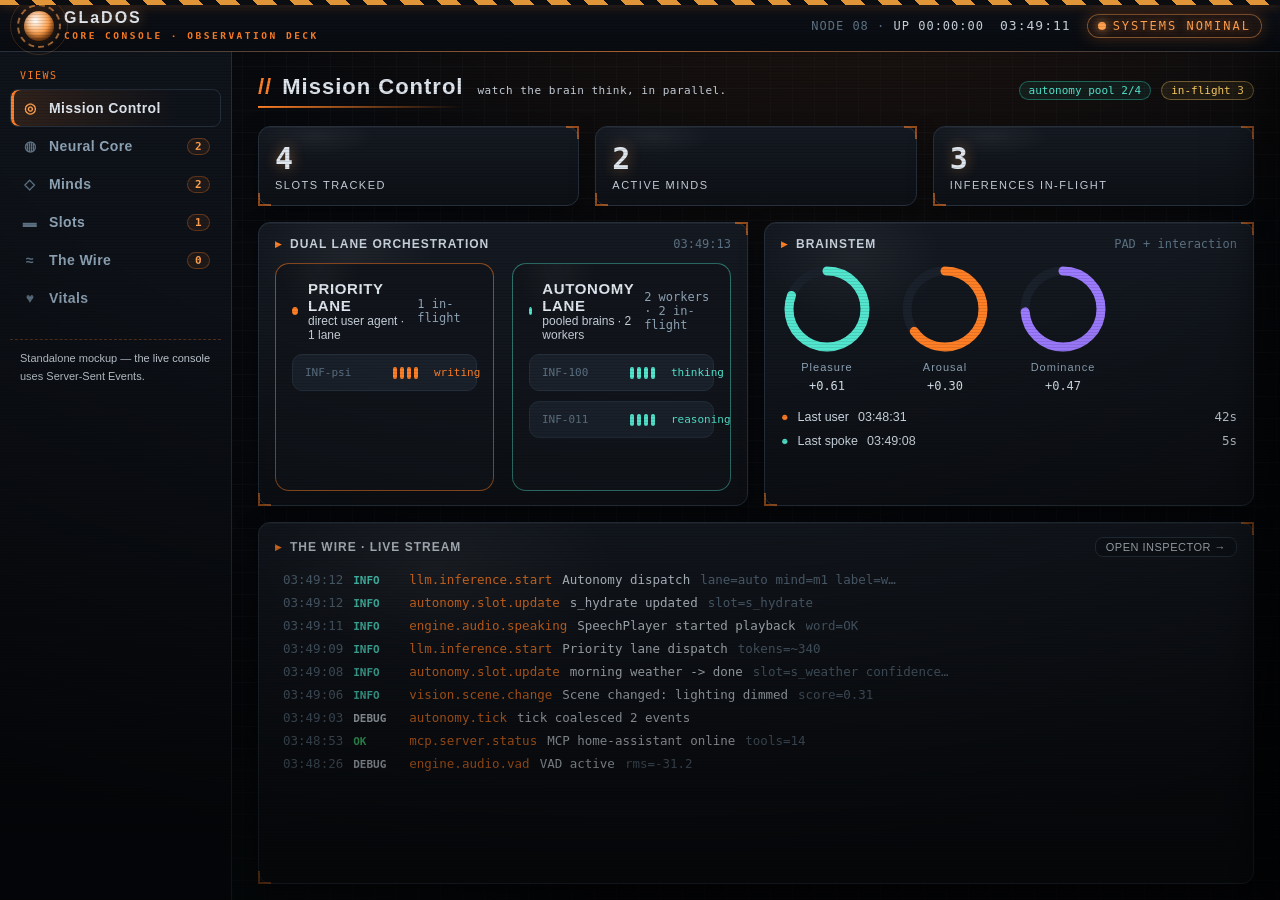
==== examples/webapp/index.html @ 2b51747f "feat(webapp): add browser observability console" ====
<!DOCTYPE html>
<html lang="en">
<head>
<meta charset="utf-8">
<meta name="viewport" content="width=device-width, initial-scale=1">
<title>GLaDOS Core Console — Mockup</title>
<style>
  :root{
    --bg:#0b0e12;--bg-2:#10151c;--panel:#141a22;--panel-2:#1a212b;
    --line:#242f3b;--line-2:#32404f;
    --text:#d7e2ec;--muted:#8fa4b6;--dim:#5d7284;
    --orange:#ff7f2a;--orange-glow:rgba(255,127,42,.18);
    --teal:#2ee6c8;--green:#3ddc84;--yellow:#ffd166;--red:#ff5c6c;--purple:#9d7bff;
    --mono:"SF Mono","JetBrains Mono","Fira Code",ui-monospace,Menlo,Consolas,monospace;
    --sans:"Inter",-apple-system,BlinkMacSystemFont,"Segoe UI",Roboto,Helvetica,Arial,sans-serif;
  }
  *{box-sizing:border-box;margin:0;padding:0}
  html,body{height:100%}
  body{background:radial-gradient(1200px 600px at 70% -10%,rgba(255,127,42,.05),transparent 60%),radial-gradient(900px 500px at 10% 110%,rgba(46,230,200,.05),transparent 60%),var(--bg);color:var(--text);font-family:var(--sans);font-size:14px;overflow:hidden}
  #app{display:grid;grid-template-columns:232px 1fr;grid-template-rows:52px 1fr;height:100vh}
  .topbar{grid-column:1/-1;display:flex;align-items:center;gap:16px;padding:0 18px;border-bottom:1px solid var(--line);background:linear-gradient(180deg,#10151c,#0d1117)}
  .brand{display:flex;align-items:center;gap:10px;font-weight:700;letter-spacing:.5px}
  .brand .logo{width:26px;height:26px;border-radius:50%;background:radial-gradient(circle at 35% 35%,#fff,var(--orange) 55%,#8a3c00);box-shadow:0 0 12px var(--orange-glow),inset 0 -3px 6px rgba(0,0,0,.4)}
  .brand small{color:var(--muted);font-weight:500}
  .topbar .spacer{flex:1}
  .clock{font-family:var(--mono);color:var(--muted);font-size:13px}
  .live{display:flex;align-items:center;gap:7px;font-family:var(--mono);color:var(--green);font-size:12px;letter-spacing:1px;border:1px solid rgba(61,220,132,.3);background:rgba(61,220,132,.08);padding:4px 10px;border-radius:20px}
  .live .dot{width:8px;height:8px;border-radius:50%;background:var(--green);animation:blink 1.2s infinite}
  @keyframes blink{0%,100%{opacity:1}50%{opacity:.25}}
  .uptime{font-family:var(--mono);color:var(--dim);font-size:12px}
  .sidebar{grid-row:2;border-right:1px solid var(--line);background:var(--bg-2);padding:14px 10px;overflow-y:auto}
  .sec-label{font-size:10px;letter-spacing:1.5px;text-transform:uppercase;color:var(--dim);margin:4px 10px 8px}
  .nav-item{display:flex;align-items:center;gap:10px;padding:9px 10px;border-radius:8px;cursor:pointer;color:var(--muted);border:1px solid transparent;user-select:none;transition:background .12s,color .12s;width:100%}
  .nav-item .ico{width:18px;height:18px;display:grid;place-items:center;flex-shrink:0}
  .nav-item:hover{background:var(--panel);color:var(--text)}
  .nav-item.active{background:var(--panel-2);color:var(--teal);border-color:var(--line);box-shadow:inset 3px 0 0 var(--teal)}
  .nav-item .badge{margin-left:auto;font-family:var(--mono);font-size:11px;background:var(--panel);border:1px solid var(--line);color:var(--muted);padding:1px 7px;border-radius:20px}
  .nav-hint{margin-top:22px;padding:10px;font-size:11px;line-height:1.6;color:var(--dim);border-top:1px dashed var(--line)}
  .main{grid-row:2;overflow:hidden;display:flex;flex-direction:column}
  .view{flex:1;overflow-y:auto;padding:22px 26px 40px;display:none}
  .view.active{display:block;animation:fade .18s ease}
  @keyframes fade{from{opacity:0;transform:translateY(4px)}to{opacity:1;transform:none}}
  .view-head{display:flex;align-items:baseline;gap:14px;margin-bottom:18px;flex-wrap:wrap}
  .view-head h1{font-size:22px;font-weight:750;letter-spacing:.3px}
  .view-head .sub{color:var(--muted);font-size:13px}
  .view-head .right{margin-left:auto;display:flex;gap:10px;align-items:center}
  .grid{display:grid;gap:16px}.grid.cols-2{grid-template-columns:1fr 1fr}.grid.cols-3{grid-template-columns:repeat(3,1fr)}
  .card{background:linear-gradient(180deg,var(--panel),var(--bg-2));border:1px solid var(--line);border-radius:12px;padding:14px 16px}
  .card h3{font-size:12px;letter-spacing:1px;text-transform:uppercase;color:var(--muted);font-weight:600;margin-bottom:12px;display:flex;align-items:center;gap:8px}
  .card h3 .now{margin-left:auto;font-family:var(--mono);color:var(--dim);font-weight:400;text-transform:none;letter-spacing:0}
  .chip{display:inline-flex;align-items:center;gap:6px;padding:2px 9px;border-radius:20px;font-family:var(--mono);font-size:11px;border:1px solid var(--line)}
  .chip.green{color:var(--green);border-color:rgba(61,220,132,.35);background:rgba(61,220,132,.08)}
  .chip.amber{color:var(--yellow);border-color:rgba(255,209,102,.35);background:rgba(255,209,102,.08)}
  .chip.teal{color:var(--teal);border-color:rgba(46,230,200,.35);background:rgba(46,230,200,.08)}
  .dot-pulse{width:8px;height:8px;border-radius:50%;background:currentColor;animation:blink 1.2s infinite}
  .bar{height:6px;border-radius:4px;background:var(--panel-2);overflow:hidden}
  .bar>i{display:block;height:100%;border-radius:4px;background:var(--orange);transition:width .5s ease}
  .mono{font-family:var(--mono)}
  .stat .v{font-size:30px;font-weight:750;font-family:var(--mono);letter-spacing:.5px}
  .stat .l{font-size:11px;color:var(--dim);letter-spacing:1px;text-transform:uppercase;margin-top:3px}
  .gauge-row{display:flex;gap:26px;flex-wrap:wrap}
  .gauge{display:flex;flex-direction:column;align-items:center;gap:6px}
  .gauge svg{width:92px;height:92px}
  .gauge .g-label{font-size:11px;color:var(--muted);letter-spacing:1px}
  .gauge .g-val{font-family:var(--mono);font-size:12px}
  .ring-bg{fill:none;stroke:var(--panel-2);stroke-width:9}
  .ring-fg{fill:none;stroke-linecap:round;stroke-width:9;transition:stroke-dashoffset .6s ease}
  .wire{font-family:var(--mono);font-size:12.5px;height:100%;overflow-y:auto;display:flex;flex-direction:column;gap:2px}
  .wire-row{display:flex;gap:10px;align-items:baseline;padding:3px 8px;border-radius:5px}
  .wire-row:hover{background:var(--panel-2)}
  .wire-row .t{color:var(--dim);white-space:nowrap;flex-shrink:0}
  .wire-row .lv{width:46px;font-weight:700;flex-shrink:0;text-transform:uppercase;font-size:11px}
  .lv.info{color:var(--teal)}.lv.ok{color:var(--green)}.lv.warn{color:var(--yellow)}.lv.err{color:var(--red)}.lv.debg{color:var(--dim)}
  .wire-row .src{color:var(--purple);white-space:nowrap;flex-shrink:0}
  .wire-row .msg{color:var(--text);overflow-wrap:anywhere}
  .wire-row .meta{color:var(--dim);white-space:nowrap;overflow:hidden;text-overflow:ellipsis;max-width:200px}
  .filters{display:flex;gap:8px;flex-wrap:wrap;margin-bottom:12px}
  .fbtn{padding:5px 12px;border-radius:20px;font-size:12px;font-family:var(--mono);cursor:pointer;border:1px solid var(--line);background:var(--panel);color:var(--muted)}
  .fbtn.active{background:var(--teal);border-color:var(--teal);color:#062a24;font-weight:700}
  .fbtn:hover{border-color:var(--line-2)}
  .lanes{display:grid;grid-template-columns:1fr 1fr;gap:18px}
  .lane{border:1px solid var(--line);border-radius:14px;padding:16px;background:var(--panel);overflow:hidden}
  .lane.priority{border-color:rgba(255,127,42,.4)}
  .lane.autonomy{border-color:rgba(46,230,200,.4)}
  .lane-head{display:flex;align-items:center;gap:10px;margin-bottom:12px}
  .lane-head .lname{font-weight:700;font-size:15px;letter-spacing:.5px}
  .lane-head .lsub{color:var(--muted);font-size:12px}
  .lane-head .right{margin-left:auto;font-family:var(--mono);font-size:12px;color:var(--muted)}
  .lane-track{display:flex;flex-direction:column;gap:10px;min-height:120px}
  .inf{display:flex;align-items:center;gap:12px;padding:10px 12px;border-radius:10px;background:var(--panel-2);border:1px solid var(--line);animation:inf-in .3s ease}
  @keyframes inf-in{from{opacity:0;transform:translateX(-8px)}to{opacity:1;transform:none}}
  .inf .id{font-family:var(--mono);font-size:11px;color:var(--dim);width:64px;flex-shrink:0}
  .inf .label{font-size:13px;font-weight:600;flex:1;min-width:0;overflow:hidden;text-overflow:ellipsis;white-space:nowrap}
  .inf .phase{font-family:var(--mono);font-size:11px;width:74px;text-align:right}
  .inf .spark{display:flex;gap:3px;align-items:center;margin-right:4px}
  .inf .spark i{width:4px;height:12px;background:currentColor;border-radius:2px;animation:spark 1s infinite}
  .inf .spark i:nth-child(2){animation-delay:.15s}.inf .spark i:nth-child(3){animation-delay:.3s}.inf .spark i:nth-child(4){animation-delay:.45s}
  @keyframes spark{0%,100%{height:4px;opacity:.4}50%{height:14px;opacity:1}}
  .inf.priority .phase{color:var(--orange)}.inf.priority .spark{color:var(--orange)}
  .inf.autonomy .phase{color:var(--teal)}.inf.autonomy .spark{color:var(--teal)}
  .planner{display:flex;flex-direction:column;gap:10px}
  .agent-line{display:flex;align-items:center;gap:12px;font-size:13px}
  .agent-line .adot{width:10px;height:10px;border-radius:50%;flex-shrink:0}
  .agent-line .aname{min-width:150px;font-weight:600}
  .agent-line .astill{flex:1;color:var(--dim);font-family:var(--mono);font-size:12px}
  .minds{display:grid;grid-template-columns:repeat(auto-fill,minmax(260px,1fr));gap:16px}
  .mind{border:1px solid var(--line);border-radius:12px;padding:14px;background:var(--panel);cursor:pointer;transition:border-color .15s,transform .15s}
  .mind:hover{border-color:var(--teal);transform:translateY(-2px)}
  .mind .mtop{display:flex;align-items:center;gap:9px;margin-bottom:8px}
  .mind .mtitle{font-weight:700}
  .mind .mrole{font-size:11px;color:var(--muted)}
  .mind .mstat{margin-left:auto}
  .mind .msum{font-size:12.5px;color:var(--muted);line-height:1.5;min-height:40px}
  .mind .mfoot{display:flex;gap:8px;margin-top:10px;font-family:var(--mono);font-size:11px;color:var(--dim);flex-wrap:wrap}
  .status-pill{font-family:var(--mono);font-size:11px;padding:2px 9px;border-radius:20px;text-transform:capitalize}
  .s-running{color:var(--teal);background:rgba(46,230,200,.1);border:1px solid rgba(46,230,200,.3)}
  .s-idle{color:var(--muted);background:var(--panel-2);border:1px solid var(--line)}
  .s-paused{color:var(--yellow);background:rgba(255,209,102,.08);border:1px solid rgba(255,209,102,.3)}
  .s-done{color:var(--green);background:rgba(61,220,132,.1);border:1px solid rgba(61,220,132,.3)}
  .slots{display:grid;grid-template-columns:repeat(auto-fill,minmax(300px,1fr));gap:16px}
  .slot{border:1px solid var(--line);border-radius:12px;padding:14px;background:var(--panel);border-top:3px solid var(--orange)}
  .slot .shead{display:flex;align-items:center;gap:8px;margin-bottom:8px}
  .slot .stitle{font-weight:700}
  .slot .sstat{margin-left:auto}
  .slot .ssum{font-size:12.5px;color:var(--muted);line-height:1.5;margin:6px 0 12px;min-height:36px}
  .slot .meters{display:grid;grid-template-columns:1fr 1fr;gap:10px}
  .meter .m-label{font-size:10px;color:var(--dim);letter-spacing:.5px;margin-bottom:4px;display:flex;justify-content:space-between;font-family:var(--mono)}
  .meta-line{font-family:var(--mono);font-size:11px;color:var(--dim);display:flex;gap:10px;margin-top:12px;flex-wrap:wrap;align-items:center}
  .btn-secondary{background:var(--panel-2);border:1px solid var(--line);color:var(--text);padding:5px 12px;border-radius:8px;cursor:pointer;font-size:12px}
  .btn-secondary:hover{border-color:var(--teal);color:var(--teal)}
  .mini-queues{display:flex;flex-direction:column;gap:9px}
  .mline{display:flex;align-items:center;gap:9px;font-size:12.5px}
  .mline .ellipsis{flex:1}
  .drawer{position:fixed;top:52px;right:0;bottom:0;width:min(460px,92vw);background:var(--bg-2);border-left:1px solid var(--line);transform:translateX(100%);transition:transform .25s ease;z-index:40;display:flex;flex-direction:column;box-shadow:-20px 0 40px rgba(0,0,0,.4)}
  .drawer.open{transform:none}
  .drawer .d-head{padding:16px 18px;border-bottom:1px solid var(--line);display:flex;align-items:center;gap:10px}
  .drawer .d-head h2{font-size:16px;flex:1}
  .drawer .d-body{flex:1;overflow-y:auto;padding:16px 18px;display:flex;flex-direction:column;gap:14px}
  .mem-row{font-family:var(--mono);font-size:12.5px;padding:10px 12px;background:var(--panel);border:1px solid var(--line);border-radius:8px}
  .mem-row .mk{color:var(--teal);font-weight:700;display:block;margin-bottom:4px}
  .slice{font-family:var(--mono);font-size:12px;color:var(--dim);letter-spacing:.5px;text-transform:uppercase;margin-top:4px}
  .kv{display:flex;justify-content:space-between;padding:6px 0;border-bottom:1px solid var(--line);font-size:13px;gap:10px}
  .kv .k{color:var(--dim)}.kv .v{font-family:var(--mono);text-align:right}
  @media(max-width:1000px){
    .lanes,.grid.cols-2{grid-template-columns:1fr}
    #app{grid-template-columns:64px 1fr}
    .sec-label,.nav-item span:not(.ico),.nav-item .badge,.nav-hint{display:none}
    .nav-item{justify-content:center}
  }
</style>
<style id="scifi">
  :root{
    --orange:#ff7f26; --orange-hot:#ffa14f;
    --teal:#53e6cf; --green:#4ade80; --red:#ff5c6c;
    --offwhite:#dfe6ee; --mach:#c9d2dc;
  }
  /* global Aperture backdrop: test grid + vignette + CRT scanlines */
  body{
    background:
      linear-gradient(rgba(120,140,160,.045) 1px, transparent 1px) 0 0 / 100% 22px,
      linear-gradient(90deg, rgba(120,140,160,.035) 1px, transparent 1px) 0 0 / 22px 100%,
      radial-gradient(1100px 620px at 68% -8%, rgba(255,127,38,.10), transparent 60%),
      radial-gradient(900px 500px at 8% 112%, rgba(83,230,207,.06), transparent 60%),
      #07090d;
  }
  body::before{ /* vignette */
    content:""; position:fixed; inset:0; z-index:58; pointer-events:none;
    background:radial-gradient(120% 95% at 50% 0%, transparent 46%, rgba(0,0,0,.55) 100%);
  }
  body::after{ /* CRT scanlines */
    content:""; position:fixed; inset:0; z-index:59; pointer-events:none; opacity:.22;
    background:repeating-linear-gradient(0deg, rgba(0,0,0,.5) 0 1px, transparent 1px 3px);
  }
  .hazard-bar{
    position:fixed; top:0; left:0; right:0; height:5px; z-index:70; overflow:hidden;
    background:repeating-linear-gradient(45deg, #f2a13c 0 14px, #0b0e12 14px 26px);
    opacity:.92; box-shadow:0 0 12px rgba(255,127,38,.35);
  }
  /* topbar: machined console strip */
  .topbar{ background:linear-gradient(180deg,#0d1118,#080b10); border-bottom:1px solid var(--line); position:relative; }
  .topbar::after{
    content:""; position:absolute; left:0; right:0; bottom:-1px; height:1px;
    background:linear-gradient(90deg, transparent, rgba(255,127,38,.6), transparent);
  }
  .brand .logo{
    position:relative; width:30px; height:30px; margin-left:6px;
    background:radial-gradient(circle at 38% 32%, #fff, var(--orange-hot) 48%, #8a3c06 82%, #3a1a04);
    box-shadow:0 0 16px rgba(255,127,38,.22), inset 0 -3px 6px rgba(0,0,0,.5);
  }
  .brand .logo::after{
    content:""; position:absolute; inset:-7px; border-radius:50%;
    border:2px dashed rgba(255,161,79,.6); animation:spinR 11s linear infinite;
  }
  .brand .logo::before{
    content:""; position:absolute; inset:-14px; border-radius:50%;
    border:1px solid rgba(255,161,79,.18);
  }
  @keyframes spinR{ to{ transform:rotate(360deg); } }
  .brand .t1{ font-weight:800; font-size:16px; letter-spacing:2px; color:var(--offwhite); line-height:1; text-shadow:0 0 12px rgba(255,161,79,.5); }
  .brand .sub{ font-family:var(--mono); font-size:9.5px; letter-spacing:2.5px; color:var(--orange); margin-top:4px; }
  .live{
    color:var(--orange-hot); border-color:rgba(255,161,79,.45); background:rgba(255,127,38,.08);
    box-shadow:0 0 16px rgba(255,127,38,.25); letter-spacing:2px; text-shadow:0 0 8px rgba(255,127,38,.6);
  }
  .live .dot{ background:var(--orange-hot); box-shadow:0 0 10px var(--orange-hot); }
  .clock,.uptime{ color:var(--mach); letter-spacing:1px; }
  .uptime::before{ content:"NODE 08 · "; color:var(--dim); }
  /* sidebar: command deck */
  .sidebar{ background:linear-gradient(180deg,#0f131a,#0a0d12); border-right:1px solid var(--line); }
  .sec-label{ color:var(--orange); font-family:var(--mono); }
  .nav-item{ font-weight:600; letter-spacing:.4px; }
  .nav-item .ico{ color:var(--dim); }
  .nav-item:hover{ color:var(--offwhite); }
  .nav-item.active{
    color:var(--offwhite); background:linear-gradient(90deg,rgba(255,127,38,.14),transparent 80%);
    border-color:var(--line); box-shadow:inset 3px 0 0 var(--orange);
  }
  .nav-item.active .ico{ color:var(--orange-hot); }
  .nav-item .badge{ color:var(--orange-hot); border-color:rgba(255,127,38,.3); background:rgba(255,127,38,.08); }
  .nav-hint{ color:var(--mach); border-color:rgba(255,127,38,.28); }
  /* view headers: junctive labels */
  .view-head{ position:relative; }
  .view-head h1{ letter-spacing:1px; color:var(--offwhite); position:relative; display:inline-block; }
  .view-head h1::before{ content:"//"; color:var(--orange); font-weight:800; margin-right:10px; }
  .view-head h1::after{ content:""; display:block; height:2px; margin-top:6px; background:linear-gradient(90deg, var(--orange), transparent); }
  .view-head .sub{ color:var(--mach); font-family:var(--mono); font-size:11px; letter-spacing:.5px; }
  /* panels: chamfered machine housing */
  .card{
    background:radial-gradient(30% 40% at 18% 12%, rgba(255,255,255,.05), transparent 60%), linear-gradient(180deg,#151a22,#0d1015);
    border:1px solid #26303c; position:relative;
    box-shadow:0 1px 0 rgba(255,255,255,.04) inset, 0 10px 24px rgba(0,0,0,.35);
  }
  .card::before,.card::after{
    content:""; position:absolute; width:11px; height:11px; border:2px solid var(--orange); opacity:.55;
  }
  .card::before{ top:-1px; right:-1px; border-left:none; border-bottom:none; }
  .card::after{ bottom:-1px; left:-1px; border-right:none; border-top:none; }
  .card h3{ color:var(--mach); }
  .card h3::before{ content:"\25B8 "; color:var(--orange); }
  .lane{ border:1px solid #2a3542; background:radial-gradient(30% 45% at 20% 0%, rgba(255,255,255,.04), transparent 60%), #11151b; }
  .lane.priority{ border-color:rgba(255,127,38,.55); }
  .lane.autonomy{ border-color:rgba(83,230,207,.45); }
  .lane-head .lname{ color:var(--offwhite); letter-spacing:.6px; text-transform:uppercase; }
  .lane-head .lsub{ color:var(--mach); }
  .mind,.slot{ background:linear-gradient(180deg,#151b24,#0e1218); border-color:#26303c; }
  .mind:hover{ border-color:var(--orange-hot); box-shadow:0 0 0 1px rgba(255,161,79,.35), 0 10px 22px rgba(0,0,0,.4); }
  .slot{ border-top-color:var(--orange); }
  .btn-secondary{ background:#10151c; border:1px solid #2a3542; letter-spacing:.5px; text-transform:uppercase; font-size:11px; color:var(--mach); }
  .btn-secondary:hover{ border-color:var(--orange); color:var(--orange-hot); box-shadow:0 0 10px rgba(255,127,38,.2); }
  .status-pill{ letter-spacing:.5px; }
  .wire-row .src{ color:var(--orange); }
  .fbtn{ font-size:11px; letter-spacing:.5px; }
  .fbtn:hover{ border-color:var(--orange); color:var(--mach); }
  .stat .v{ color:var(--offwhite); text-shadow:0 0 14px rgba(255,161,79,.45); }
  .stat .l{ color:var(--mach); letter-spacing:1.5px; }
  .slice{ color:var(--orange); }
  .kv .k{ color:var(--mach); }
  .drawer{ background:linear-gradient(180deg,#0f131a,#0a0d12); border-left:1px solid var(--orange); box-shadow:-22px 0 40px rgba(0,0,0,.5); }
  .drawer .slice{ border-left:2px solid var(--orange); padding-left:8px; }
</style>

</head>
<body>
<div id="app">
  <div class="hazard-bar"></div>
  <header class="topbar">
    <div class="brand"><div class="logo"></div><div class="brand-t"><div class="t1">GLaDOS</div><div class="sub">CORE CONSOLE &middot; OBSERVATION DECK</div></div></div>
    <div class="spacer"></div>
    <span class="uptime" id="uptime">UP 03:12:48</span>
    <span class="clock" id="clock">--:--:--</span>
    <span class="live"><span class="dot"></span> SYSTEMS NOMINAL</span>
  </header>

  <nav class="sidebar">
    <div class="sec-label">Views</div>
    <div class="nav-item active" data-view="home"><span class="ico">&#9678;</span><span>Mission Control</span></div>
    <div class="nav-item" data-view="neural"><span class="ico">&#9677;</span><span>Neural Core</span><span class="badge">2</span></div>
    <div class="nav-item" data-view="minds"><span class="ico">&#9671;</span><span>Minds</span><span class="badge" id="mindsBadge">0</span></div>
    <div class="nav-item" data-view="slots"><span class="ico">&#9644;</span><span>Slots</span><span class="badge" id="slotsBadge">0</span></div>
    <div class="nav-item" data-view="wire"><span class="ico">&#8776;</span><span>The Wire</span><span class="badge" id="wireBadge">0</span></div>
    <div class="nav-item" data-view="vitals"><span class="ico">&#9829;</span><span>Vitals</span></div>
    <div class="nav-hint">Standalone mockup — the live console uses Server-Sent Events.</div>
  </nav>

  <main class="main">

    <!-- MISSION CONTROL -->
    <section class="view active" id="view-home">
      <div class="view-head">
        <h1>Mission Control</h1>
        <span class="sub">watch the brain think, in parallel.</span>
        <div class="right"><span class="chip teal">autonomy pool 2/4</span><span class="chip amber" id="mcInflight">in-flight 0</span></div>
      </div>
      <div class="grid cols-3" style="margin-bottom:16px">
        <div class="card"><div class="stat"><div class="v" id="mc-slots">0</div><div class="l">Slots tracked</div></div></div>
        <div class="card"><div class="stat"><div class="v" id="mc-minds">0</div><div class="l">Active minds</div></div></div>
        <div class="card"><div class="stat"><div class="v" id="mc-inflight">0</div><div class="l">Inferences in-flight</div></div></div>
      </div>
      <div class="grid cols-2">
        <div class="card">
          <h3>Dual Lane Orchestration <span class="now" id="laneNow"></span></h3>
          <div class="lanes">
            <div class="lane priority">
              <div class="lane-head">
                <span class="dot-pulse" style="color:var(--orange)"></span>
                <div><div class="lname">Priority Lane</div><div class="lsub">direct user agent &middot; 1 lane</div></div>
                <div class="right" id="priQ">0 in-flight</div>
              </div>
              <div class="lane-track" id="priotrack"></div>
            </div>
            <div class="lane autonomy">
              <div class="lane-head">
                <span class="dot-pulse" style="color:var(--teal)"></span>
                <div><div class="lname">Autonomy Lane</div><div class="lsub">pooled brains &middot; 2 workers</div></div>
                <div class="right" id="autoQ">0 in-flight</div>
              </div>
              <div class="lane-track" id="autotrack"></div>
            </div>
          </div>
        </div>
        <div class="card">
          <h3>Brainstem <span class="now">PAD + interaction</span></h3>
          <div class="gauge-row">
            <div class="gauge"><svg viewBox="0 0 92 92"><circle class="ring-bg" cx="46" cy="46" r="38"/><circle class="ring-fg" id="g-p" cx="46" cy="46" r="38" transform="rotate(-90 46 46)" stroke="var(--teal)"/></svg><div class="g-label">Pleasure</div><div class="g-val" id="g-pv">0.0</div></div>
            <div class="gauge"><svg viewBox="0 0 92 92"><circle class="ring-bg" cx="46" cy="46" r="38"/><circle class="ring-fg" id="g-a" cx="46" cy="46" r="38" transform="rotate(-90 46 46)" stroke="var(--orange)"/></svg><div class="g-label">Arousal</div><div class="g-val" id="g-av">0.0</div></div>
            <div class="gauge"><svg viewBox="0 0 92 92"><circle class="ring-bg" cx="46" cy="46" r="38"/><circle class="ring-fg" id="g-d" cx="46" cy="46" r="38" transform="rotate(-90 46 46)" stroke="var(--purple)"/></svg><div class="g-label">Dominance</div><div class="g-val" id="g-dv">0.0</div></div>
          </div>
          <div class="mini-queues" style="margin-top:16px">
            <div class="mline"><span style="color:var(--orange)">&#9679;</span>Last user <span class="muted" id="mc-lastuser">--</span><span class="ellipsis"></span><span class="mono" id="mc-sinceuser">--</span></div>
            <div class="mline"><span style="color:var(--teal)">&#9679;</span>Last spoke <span class="muted" id="mc-lastasst">--</span><span class="ellipsis"></span><span class="mono" id="mc-sinceasst">--</span></div>
          </div>
        </div>
      </div>
      <div class="card" style="margin-top:16px">
        <h3>The Wire &middot; live stream <button class="btn-secondary" style="margin-left:auto;padding:3px 10px" data-go="wire">open inspector &rarr;</button></h3>
        <div class="wire" id="home-wire" style="height:300px"></div>
      </div>
    </section>

    <!-- NEURAL CORE -->
    <section class="view" id="view-neural">
      <div class="view-head"><h1>Neural Core</h1><span class="sub">all parallel inferences, in-flight and queued.</span><div class="right"><span class="chip" id="ncNow">--</span></div></div>
      <div class="lanes">
        <div class="lane priority">
          <div class="lane-head"><span class="dot-pulse" style="color:var(--orange)"></span><div><div class="lname">Priority Lane</div><div class="lsub">the direct user agent &middot; always first</div></div><div class="right" id="nc-prio">--</div></div>
          <div class="lane-track" id="nc-priotrack"></div>
        </div>
        <div class="lane autonomy">
          <div class="lane-head"><span class="dot-pulse" style="color:var(--teal)"></span><div><div class="lname">Autonomy Lane</div><div class="lsub">pool of Minds &middot; up to 12 workers</div></div><div class="right" id="nc-auto">--</div></div>
          <div class="lane-track" id="nc-autotrack"></div>
        </div>
      </div>
      <div class="card" style="margin-top:18px">
        <h3>Worker pool <span class="now">autonomy_parallel_calls = 2</span></h3>
        <div class="planner" id="workers"></div>
      </div>
    </section>

    <!-- MINDS -->
    <section class="view" id="view-minds">
      <div class="view-head"><h1>Minds</h1><span class="sub">independent subagents, each with a private context.</span><div class="right"><button class="btn-secondary" data-go="neural">watch them run &rarr;</button></div></div>
      <div class="minds" id="minds"></div>
    </section>

    <!-- SLOTS -->
    <section class="view" id="view-slots">
      <div class="view-head"><h1>Slots</h1><span class="sub">shared state the main agent consumes.</span><div class="right"><span class="chip teal">shared</span></div></div>
      <div class="slots" id="slots"></div>
    </section>

    <!-- WIRE -->
    <section class="view" id="view-wire">
      <div class="view-head"><h1>The Wire</h1><span class="sub">observability bus stream.</span></div>
      <div class="filters" id="wfilters"></div>
      <div class="card" style="padding:8px"><div class="wire" id="full-wire" style="height:calc(100vh - 210px)"></div></div>
    </section>

    <!-- VITALS -->
    <section class="view" id="view-vitals">
      <div class="view-head"><h1>Vitals</h1><span class="sub">everything else the TUI tracks.</span></div>
      <div class="grid cols-2">
        <div class="card"><h3>Audio</h3><div id="v-audio"></div></div>
        <div class="card"><h3>Interaction</h3><div id="v-interaction"></div></div>
        <div class="card"><h3>Vision</h3><div id="v-vision"></div></div>
        <div class="card"><h3>MCP servers</h3><div id="v-mcp"></div></div>
      </div>
    </section>
  </main>
</div>

<aside class="drawer" id="drawer">
  <div class="d-head"><h2 id="drawer-title">Inspector</h2><button class="btn-secondary" id="drawer-close">&#10005;</button></div>
  <div class="d-body" id="drawer-body"></div>
</aside>

<script>
"use strict";
/* ============ helpers ============ */
const $ = id => document.getElementById(id);
const $$ = s => document.querySelectorAll(s);
const el = (cls, html) => { const d=document.createElement("div"); d.className=cls; if(html) d.innerHTML=html; return d; };
const esc = s => String(s).replace(/[&<>"']/g, c => ({"&":"&amp;","<":"&lt;",">":"&gt;",'"':"&quot;","'":"&#39;"}[c]));
const pad = n => String(n).padStart(2,"0");
const timeStr = ms => { const d=new Date(ms); return pad(d.getHours())+":"+pad(d.getMinutes())+":"+pad(d.getSeconds()); };
const ago = s => { s=Math.max(0,Math.round(s)); if(s>3600)return (s/3600).toFixed(1)+"h"; if(s>60)return Math.round(s/60)+"m"; return s+"s"; };
const clamp = (v,a,b) => Math.min(b,Math.max(a,v));
const fmtNum = n => (n>=0?"+":"")+n.toFixed(2);
const CIRC = 2*Math.PI*38;

/* ============ mock data ============ */
const MINDS = [
  {id:"m1", title:"Forecast Mind", role:"weather-summarizer", status:"running", tick:142, last:Date.now()-22*60*1000,
   summary:"Watching the sky; a fresh briefing is queued in slot #s_weather.",
   mem:[{k:"last_observation",v:"Overcast, 17°C, drizzle expected 18:00"},{k:"instrument",v:"METAR / weather.gov"},{k:"shown",v:"false"}]},
  {id:"m2", title:"Agenda Mind", role:"calendar-sync", status:"running", tick:9, last:Date.now()-6*60*1000,
   summary:"Syncing your calendar; found a clash tomorrow 14:00–15:30.",
   mem:[{k:"today_events",v:"3 events, 1 overlap"},{k:"proposal",v:"move dentist to 15:00"}]},
  {id:"m3", title:"Health Mind", role:"posture-hydration", status:"idle", tick:45, last:Date.now()-2*3600*1000,
   summary:"Hydration reminder armed. Two reminders, 45m cooldown.",
   mem:[{k:"last_reminder",v:"45 min ago: “drink water” moment"},{k:"cooldown_s",v:"2700"}]},
  {id:"m4", title:"News Mind", role:"headlines-digest", status:"paused", tick:8, last:Date.now()-5*3600*1000,
   summary:"Paused by user. Would check tech headlines every 60m.",
   mem:[{k:"last_headline",v:"Parallel inference set to become default beam-search (2026)"},{k:"snoozed",v:"true"}]},
];
const SLOTS = [
  {id:"s_weather", title:"Weather brief", status:"done", importance:.7, confidence:.94, next:null, notify:true,
   summary:"Partly cloudy, 16–19 °C. Light umbrella worth it tomorrow AM.",
   report:"Forecast validated against METAR. Confidence high (>90%). Next scheduled update 07:10."},
  {id:"s_agenda", title:"Day agenda", status:"running", importance:.9, confidence:.82, next:780, notify:true,
   summary:"Clash detected: sprint sync vs. dentist at 14:00.",
   report:"Two calendar events overlap by 25 min. Suggest moving the dentist to 15:00 — meeting room is free."},
  {id:"s_hydrate", title:"Hydration nudge", status:"idle", importance:.3, confidence:.75, next:1620, notify:true,
   summary:"Next nudge due in ~27 min."},
  {id:"s_news", title:"Tech digest", status:"paused", importance:.2, confidence:.6, next:null, notify:false,
   summary:"Paused by user."},
];
const state = {
  emotion:{p:.62, a:.31, d:.48},
  lastUser: Date.now()-40*1000, lastAssistant: Date.now()-3*1000,
  audio:{asr:"ACTIVE", tts:"ACTIVE", speaking:false, vad:false, rms:-34},
  mcp:[{name:"home-assistant", online:true, tools:14},{name:"filesystem", online:true, tools:6},{name:"calendar", online:false, tools:0}],
  vision:{text:"Room lighting dimmed", score:.31, at:Date.now()-5*60*1000},
  prio:[], auto:[], seq:100,
};

/* ============ event wire ============ */
let eventLog = [];
let unread = 0;
let wireFilter = "all";   // 'all' | level string
const LEVELS = ["all","debg","info","ok","warn","err"];

function addWireRow(host, ev, cap){
  const meta = Object.keys(ev.meta).map(k=>k+"="+ev.meta[k]).join(" ");
  const row = el("wire-row",
    "<span class=\"t\">"+timeStr(ev.t)+"</span>"+
    "<span class=\"lv "+esc(ev.level)+"\">"+esc(ev.level)+"</span>"+
    "<span class=\"src\">"+esc(ev.src)+"."+esc(ev.kind)+"</span>"+
    "<span class=\"msg\">"+esc(ev.msg)+"</span>"+
    (meta? "<span class=\"meta\">"+esc(meta)+"</span>" : ""));
  host.prepend(row);
  while (host.children.length > (cap||110)) host.removeChild(host.lastChild);
}
function track(ev){ eventLog.push(ev); if(eventLog.length>400) eventLog.shift(); }
function entry(ev){
  if (!("t" in ev)) ev.t = Date.now();
  track(ev);
  addWireRow($("home-wire"), ev, 60);
  if (wirePass(ev.level)) addWireRow($("full-wire"), ev, false);
}
function emit(src, kind, level, msg, meta){ entry({src,kind,level,msg,meta:meta||{}}); }
function wirePass(lv){ return wireFilter==="all" || lv===wireFilter; }
function seedLog(){
  const seeds=[
    {o:-0.4,  src:"engine", kind:"audio.speaking", level:"info", msg:"SpeechPlayer started playback", meta:{word:"OK"}},
    {o:-2.1,  src:"llm",    kind:"inference.start",level:"info", msg:"Priority lane dispatch", meta:{tokens:"~340"}},
    {o:-3.6,  src:"autonomy",kind:"slot.update", level:"info", msg:"morning weather -> done", meta:{slot:"s_weather", confidence:0.94}},
    {o:-5.2,  src:"vision",kind:"scene.change", level:"info", msg:"Scene changed: lighting dimmed", meta:{score:0.31}},
    {o:-8.0,  src:"autonomy",kind:"tick", level:"debug", msg:"tick coalesced 2 events", meta:{}},
    {o:-18.9, src:"mcp",   kind:"server.status", level:"ok", msg:"MCP home-assistant online", meta:{tools:14}},
    {o:-45.2, src:"engine",kind:"audio.vad", level:"debug", msg:"VAD active", meta:{rms:-31.2}},
  ];
  seeds.forEach(s => { const ev={t:Date.now()+s.o*1000, src:s.src,kind:s.kind,level:s.level,msg:s.msg,meta:s.meta||{}}; track(ev); });
  renderFullWire();
  [...eventLog].slice(-60).reverse().forEach(ev => addWireRow($("home-wire"), ev, 60));
}
function renderFullWire(){
  const host=$("full-wire"); host.innerHTML="";
  [...eventLog].reverse().forEach(ev => { if(wirePass(ev.level)) addWireRow(host, ev, false); });
}
function buildFilters(){
  $("wfilters").innerHTML="";
  LEVELS.forEach(lv => {
    const b = el("fbtn"+(wireFilter===lv?" active":""), lv);
    b.onclick = () => { wireFilter=lv; $$(".fbtn").forEach(x=>x.classList.remove("active")); b.classList.add("active"); renderFullWire(); };
    $("wfilters").appendChild(b);
  });
}

/* ============ navigation ============ */
function go(name){
  $$(".nav-item").forEach(n => n.classList.toggle("active", n.dataset.view===name));
  $$(".view").forEach(v => v.classList.toggle("active", v.id==="view-"+name));
}
$$(".nav-item").forEach(n => n.addEventListener("click", () => go(n.dataset.view)));
$$("[data-go]").forEach(b => b.addEventListener("click", () => go(b.dataset.go)));

/* ============ brainstem (PAD) ============ */
function setRing(id, v){ const c=$(id); const frac=(clamp(v,-1,1)+1)/2; c.style.strokeDasharray=CIRC; c.style.strokeDashoffset=CIRC*(1-frac); }
function renderBrainstem(){
  setRing("g-p", state.emotion.p); setRing("g-a", state.emotion.a); setRing("g-d", state.emotion.d);
  $("g-pv").textContent=fmtNum(state.emotion.p);
  $("g-av").textContent=fmtNum(state.emotion.a);
  $("g-dv").textContent=fmtNum(state.emotion.d);
  $("mc-lastuser").textContent=timeStr(state.lastUser);
  $("mc-lastasst").textContent=timeStr(state.lastAssistant);
  $("mc-sinceuser").textContent=ago((Date.now()-state.lastUser)/1000);
  $("mc-sinceasst").textContent=ago((Date.now()-state.lastAssistant)/1000);
}

/* ============ lanes (parallel inference) ============ */
function phaseLabel(dt){ const p=clamp(dt/3200,0,1); return p<0.35?"thinking":(p<0.72?"reasoning":"writing"); }
function renderLane(id, arr, lcls){
  const host=$(id);
  [...host.children].forEach(n => { if(!arr.find(x=>x.id===n.dataset.id)) n.remove(); });
  arr.forEach(it => {
    let n = host.querySelector('[data-id="'+it.id+'"]');
    const ph = phaseLabel(Date.now()-it.t0);
    if(!n){
      n = el("inf "+lcls);
      n.dataset.id = it.id;
      n.innerHTML = "<span class=\"id\">"+esc(it.id)+"</span><span class=\"label\">"+esc(it.label)+"</span>"+
        "<span class=\"spark\"><i></i><i></i><i></i><i></i></span><span class=\"phase\">"+ph+"</span>";
      host.prepend(n);
    } else { const p=n.querySelector(".phase"); if(p) p.textContent=ph; }
  });
}
function spawn(lane, opts){
  const it = {id:"INF-"+pad(state.seq++,4), label:opts.label, t0:Date.now(), dur:opts.dur||2600+Math.random()*2400, mind:opts.mind};
  state[lane].push(it);
  emit("llm","inference.start","info",(lane==="prio"?"Priority":"Autonomy")+" dispatch", {lane, mind:it.mind||"", label:it.label});
  return it;
}

/* ============ workers ============ */
function renderWorkers(){
  const busy = {priority: state.prio.length>0, autonomy: Math.min(state.auto.length,2)};
  const pool=[
    {role:"priority", name:"priority-worker", busy:busy.priority},
    {role:"autonomy", name:"autonomy-worker", busy:busy.autonomy>=1},
    {role:"autonomy", name:"autonomy-worker", busy:busy.autonomy>=2},
  ];
  $("workers").innerHTML="";
  pool.forEach(w => $("workers").appendChild(el("agent-line",
    "<span class=\"adot\" style=\"background:"+(w.busy?"var(--teal)":"var(--dim)")+"\"></span>"+
    "<span class=\"aname\">"+w.role+" · "+w.name+"</span>"+
    "<span class=\"astill\">"+(w.busy?"<span class=\"dot-pulse\" style=\"color:var(--teal)\"></span> in inference…":"idle")+"</span>")));
}

/* ============ minds ============ */
const pill = {running:"s-running", idle:"s-idle", paused:"s-paused", done:"s-done"};
function renderMinds(){
  $("minds").innerHTML="";
  MINDS.forEach(m => {
    const c = el("mind",
      "<div class=\"mtop\"><div style=\"width:22px;height:22px;border-radius:6px;background:"+(m.status==="running"?"rgba(46,230,200,.22)":"var(--panel-2)")+";flex-shrink:0\"></div>"+
      "<span><div class=\"mtitle\">"+esc(m.title)+"</div><div class=\"mrole\">"+esc(m.role)+"</div></span>"+
      "<span class=\"mstat\"><span class=\"status-pill "+pill[m.status]+"\">"+m.status+"</span></span></div>"+
      "<div class=\"msum\">"+esc(m.summary)+"</div>"+
      "<div class=\"mfoot\"><span>"+m.tick+" ticks</span><span>last "+ago((Date.now()-(m.last||Date.now()))/1000)+" ago</span>"+
      "<span style=\"margin-left:auto;color:var(--teal)\">inspect &rarr;</span>");
    c.onclick = () => openMind(m.id);
    $("minds").appendChild(c);
  });
  updateMatches();
}
/* ============ slots ============ */
const barColor = {done:"var(--green)", running:"var(--teal)", idle:"var(--orange)", paused:"var(--dim)"};
function meter(label, val, color){
  const v = Math.round(clamp(val,0,100));
  return '<div class="meter"><div class="m-label"><span>'+label+'</span><span>'+v+'%</span></div>'+
    '<div class="bar"><i style="width:'+v+'%;background:'+color+'"></i></div></div>';
}
function renderSlots(){
  $("slots").innerHTML="";
  SLOTS.forEach(s => {
    const c = el("div","slot");
    c.style.borderTopColor = barColor[s.status]||"var(--orange)";
    c.innerHTML =
      "<div class=\"shead\"><span class=\"stitle\">"+esc(s.title)+"</span>"+
      "<span class=\"sstat\"><span class=\"status-pill "+pill[s.status]+"\">"+s.status+"</span></span></div>"+
      "<div class=\"ssum\">"+esc(s.summary)+"</div>"+
      "<div class=\"meters\">"+meter("IMPORTANCE", s.importance*100, "var(--teal)")+meter("CONFIDENCE", s.confidence*100, "var(--green)")+"</div>"+
      "<div class=\"meta-line\"><span>"+(s.next? "next "+Math.round(s.next/60)+"m" : "no schedule")+"</span><span>"+(s.notify?"🔔 notify":"muted")+"</span>"+
      "<span style=\"margin-left:auto\"><button class=\"btn-secondary\" data-slot=\""+s.id+"\" style=\"padding:2px 8px\">report</button></span></div>";
    $("slots").appendChild(c);
  });
  $$("[data-slot]").forEach(b => b.addEventListener("click", () => openSlot(b.dataset.slot)));
  updateMatches();
}
function kv(k,v){ return '<div class="kv"><span class="k">'+k+'</span><span class="v">'+v+'</span></div>'; }

/* ============ vitals ============ */
function renderVitals(){
  const a=state.audio;
  $("v-audio").innerHTML = kv("ASR",a.asr)+kv("TTS",a.tts)+kv("Speaking",a.speaking?"YES":"no")+
    kv("Microphone VAD",a.vad?"hot":"idle")+kv("RMS",a.rms+" dB")+
    '<div style="margin-top:14px">'+meter("input level", (-a.rms-10)*3, "var(--teal)")+"</div>";
  const su=(Date.now()-state.lastUser)/1000, sa=(Date.now()-state.lastAssistant)/1000;
  $("v-interaction").innerHTML = kv("Since last user",ago(su))+kv("Since last spoke",ago(sa))+kv("User engaged",su<180?"yes":"quiet");
  const v=state.vision;
  $("v-vision").innerHTML = kv("Enabled","ON")+kv("Last scene",esc(v.text))+kv("Change score",v.score.toFixed(2))+
    kv("Captured",ago((Date.now()-v.at)/1000)+" ago")+
    '<div style="margin-top:14px"><div class="bar"><i style="width:34%;background:var(--teal)"></i></div><div class="slice">change activity · last 10 min</div></div>';
  $("v-mcp").innerHTML = state.mcp.map(m =>
    '<div class="kv"><span class="k">'+esc(m.name)+'</span><span>'+ (m.online? '<span class="chip green">online · '+m.tools+' tools</span>' : '<span class="chip red">offline</span>') +'</span></div>').join("");
}

/* ============ inspector drawer ============ */
function openDrawer(title, html){ $("drawer-title").textContent=title; $("drawer-body").innerHTML=html; $("drawer").classList.add("open"); }
function openMind(id){ const m=MINDS.find(x=>x.id===id); if(!m)return;
  openDrawer(m.title,
    '<div class="slice">status</div>'+kv("status",m.status)+kv("role",esc(m.role))+kv("ticks",m.tick)+
    '<div class="slice">private context · jsonlines</div>'+
    m.mem.map(r=>'<div class="mem-row"><span class="mk">'+esc(r.k)+'</span>'+esc(r.v)+'</div>').join("")); }
function openSlot(id){ const s=SLOTS.find(x=>x.id===id); if(!s)return;
  openDrawer(s.title,
    '<div class="slice">slot · '+s.id+'</div>'+kv("status",s.status.toUpperCase())+kv("notify_user",s.notify)+
    kv("importance",s.importance)+kv("confidence",Math.round(s.confidence*100)+"%")+
    '<div class="slice">full report</div><div class="mem-row">'+esc(s.report)+'</div>'); }
$("drawer-close").addEventListener("click", ()=> $("drawer").classList.remove("open"));

/* ============ MC counters & badges ============ */
function updateMatches(){
  const inflight = state.prio.length + state.auto.length;
  const running = MINDS.filter(m=>m.status==="running").length;
  $("mc-inflight").textContent=inflight;
  $("mc-slots").textContent=SLOTS.length;
  $("mc-minds").textContent=running;
  $("mcInflight").textContent="in-flight "+inflight;
  $("mindsBadge").textContent=running;
  $("slotsBadge").textContent=SLOTS.filter(s=>s.status==="running").length;
  $("wireBadge").textContent=unread;
}
function renderMatchViews(){
  $("priQ").textContent=state.prio.length+" in-flight";
  $("nc-prio").textContent= state.prio.length>0? state.prio.length+" active" : "idle";
  $("autoQ").textContent="2 workers · "+state.auto.length+" in-flight";
  $("nc-auto").textContent=state.auto.length+" active";
  $("ncNow").textContent=(state.prio.length+state.auto.length)+" active · "+timeStr(Date.now());
  $("laneNow").textContent=timeStr(Date.now());
}

/* ============ tick ============ */
let bootT = Date.now();
function tick(){
  const e = state.emotion;
  e.p = clamp(e.p+(Math.random()-.48)*0.02,-1,1);
  e.a = clamp(e.a+(Math.random()-.52)*0.03,-1,1);
  e.d = clamp(e.d+(Math.random()-.5)*0.012,-1,1);

  // live random events
  if(Math.random()<0.4){
    const k=Math.random();
    if(k<0.25) emit("vision","scene.change","info","Scene changed: light toggled",{score:+(Math.random()*0.5).toFixed(2)});
    else if(k<0.5) emit("autonomy","slot.update","info","s_hydrate updated",{slot:"s_hydrate"});
    else if(k<0.7) emit("mcp","server.request","debug","home-assistant.get_entity",{entity:"climate.living"});
    else emit("mind.m1","memory.write","debug","Forecast Mind persisted observation",{key:"last_observation"});
  }

  // spawn priority inference occasionally
  if(state.prio.length===0 && Math.random()<0.13){ spawn("prio",{label:"reply: “what’s the weather?”"}); }

  // spawn autonomy while under 2 in-flight
  if(state.auto.length<2 && Math.random()<0.5){
    const m = MINDS.filter(x=>x.status==="running")[Math.floor(Math.random()*MINDS.filter(x=>x.status==="running").length)] || MINDS[0];
    spawn("auto",{label:m.role+" noticed", mind:m.id});
  }

  // retire finished inferences
  ["prio","auto"].forEach(lane => {
    state[lane] = state[lane].filter(it => {
      const p=clamp((Date.now()-it.t0)/it.dur,0,1);
      if(p>=1){ emit("llm","inference.done","info",it.label+" complete",{lane}); return false; }
      return true;
    });
  });

  state.audio.vad = state.prio.length>0;

  renderLane("priotrack", state.prio, "priority");
  renderLane("nc-priotrack", state.prio, "priority");
  renderLane("autotrack", state.auto, "autonomy");
  renderLane("nc-autotrack", state.auto, "autonomy");
  renderBrainstem(); renderWorkers(); renderMatchViews();
  updateMatches();

  if(state.vision.at && Date.now()-state.vision.at>15000){ state.vision.at=Date.now(); state.vision.score=+(Math.random()*0.5).toFixed(2); }
}
function renderClock(){
  const up=Math.floor((Date.now()-bootT)/1000);
  $("clock").textContent=timeStr(Date.now());
  $("uptime").textContent="UP "+pad(Math.floor(up/3600))+":"+pad(Math.floor(up%3600/60))+":"+pad(up%60);
}

/* ============ boot ============ */
state.prio.push({id:"INF-psi", label:"thinking about you", t0:Date.now()-1100, dur:3200});
state.auto.push({id:"INF-011", label:"Agenda Mind sync", t0:Date.now()-500, dur:3800, mind:"m2"});
seedLog(); buildFilters(); renderBrainstem(); renderMinds(); renderSlots(); renderVitals(); renderWorkers();
renderLane("priotrack", state.prio, "priority");
renderLane("nc-priotrack", state.prio, "priority");
renderLane("autotrack", state.auto, "autonomy");
renderLane("nc-autotrack", state.auto, "autonomy");
updateMatches();
renderClock();
setInterval(tick, 800);

</script>
</body>
</html>
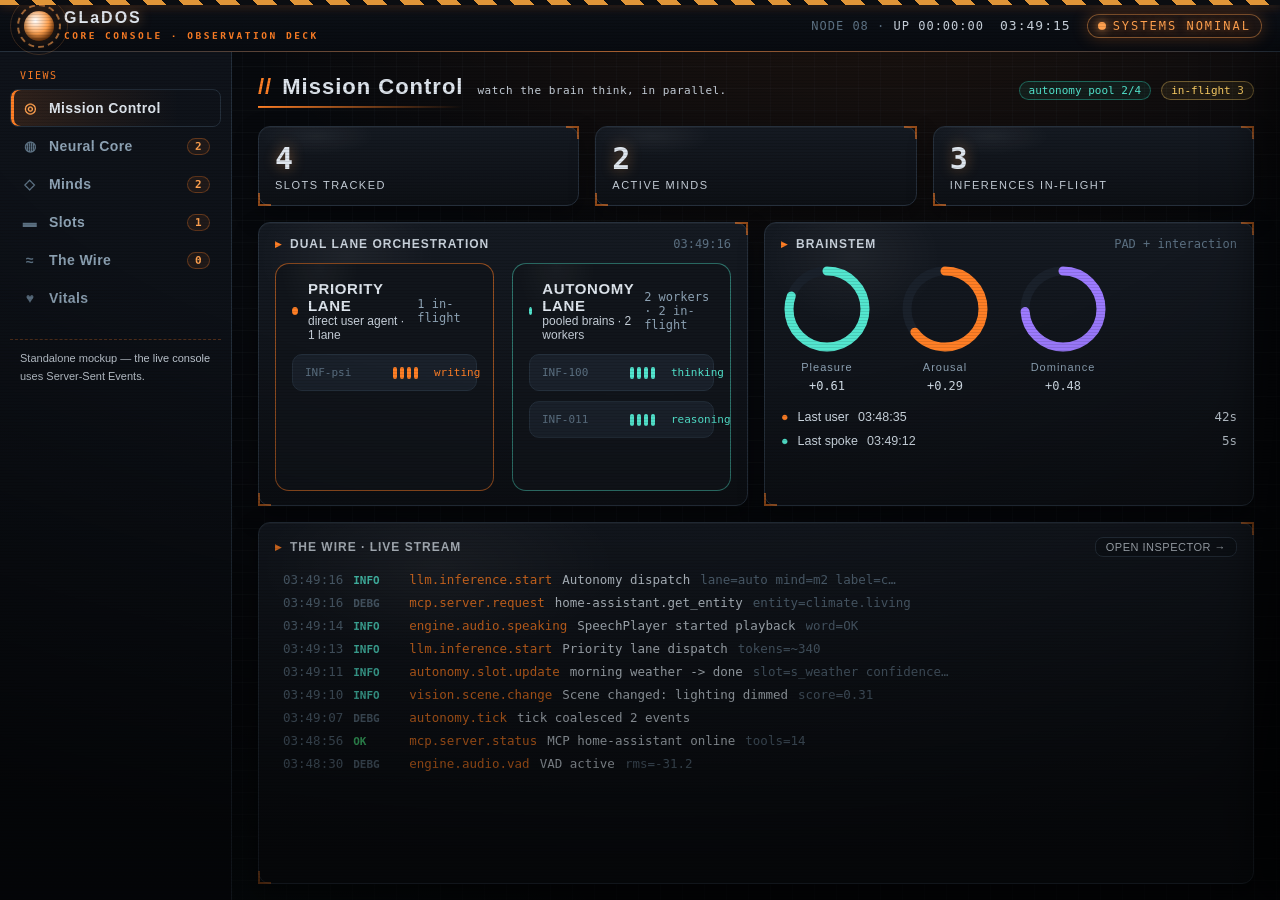
==== commit 8b84885a: "fix: apply CodeRabbit auto-fixes Fixed 6 file(s) based on 8 unresolved review comments.  Co-authored" ====
--- a/examples/webapp/index.html
+++ b/examples/webapp/index.html
@@ -475,9 +475,9 @@
     {o:-2.1,  src:"llm",    kind:"inference.start",level:"info", msg:"Priority lane dispatch", meta:{tokens:"~340"}},
     {o:-3.6,  src:"autonomy",kind:"slot.update", level:"info", msg:"morning weather -> done", meta:{slot:"s_weather", confidence:0.94}},
     {o:-5.2,  src:"vision",kind:"scene.change", level:"info", msg:"Scene changed: lighting dimmed", meta:{score:0.31}},
-    {o:-8.0,  src:"autonomy",kind:"tick", level:"debug", msg:"tick coalesced 2 events", meta:{}},
+    {o:-8.0,  src:"autonomy",kind:"tick", level:"debg", msg:"tick coalesced 2 events", meta:{}},
     {o:-18.9, src:"mcp",   kind:"server.status", level:"ok", msg:"MCP home-assistant online", meta:{tools:14}},
-    {o:-45.2, src:"engine",kind:"audio.vad", level:"debug", msg:"VAD active", meta:{rms:-31.2}},
+    {o:-45.2, src:"engine",kind:"audio.vad", level:"debg", msg:"VAD active", meta:{rms:-31.2}},
   ];
   seeds.forEach(s => { const ev={t:Date.now()+s.o*1000, src:s.src,kind:s.kind,level:s.level,msg:s.msg,meta:s.meta||{}}; track(ev); });
   renderFullWire();
@@ -485,7 +485,7 @@
 }
 function renderFullWire(){
   const host=$("full-wire"); host.innerHTML="";
-  [...eventLog].reverse().forEach(ev => { if(wirePass(ev.level)) addWireRow(host, ev, false); });
+  [...eventLog].forEach(ev => { if(wirePass(ev.level)) addWireRow(host, ev, false); });
 }
 function buildFilters(){
   $("wfilters").innerHTML="";
@@ -583,7 +583,7 @@
 function renderSlots(){
   $("slots").innerHTML="";
   SLOTS.forEach(s => {
-    const c = el("div","slot");
+    const c = el("slot","");
     c.style.borderTopColor = barColor[s.status]||"var(--orange)";
     c.innerHTML =
       "<div class=\"shead\"><span class=\"stitle\">"+esc(s.title)+"</span>"+
@@ -663,8 +663,8 @@
     const k=Math.random();
     if(k<0.25) emit("vision","scene.change","info","Scene changed: light toggled",{score:+(Math.random()*0.5).toFixed(2)});
     else if(k<0.5) emit("autonomy","slot.update","info","s_hydrate updated",{slot:"s_hydrate"});
-    else if(k<0.7) emit("mcp","server.request","debug","home-assistant.get_entity",{entity:"climate.living"});
-    else emit("mind.m1","memory.write","debug","Forecast Mind persisted observation",{key:"last_observation"});
+    else if(k<0.7) emit("mcp","server.request","debg","home-assistant.get_entity",{entity:"climate.living"});
+    else emit("mind.m1","memory.write","debg","Forecast Mind persisted observation",{key:"last_observation"});
   }
 
   // spawn priority inference occasionally
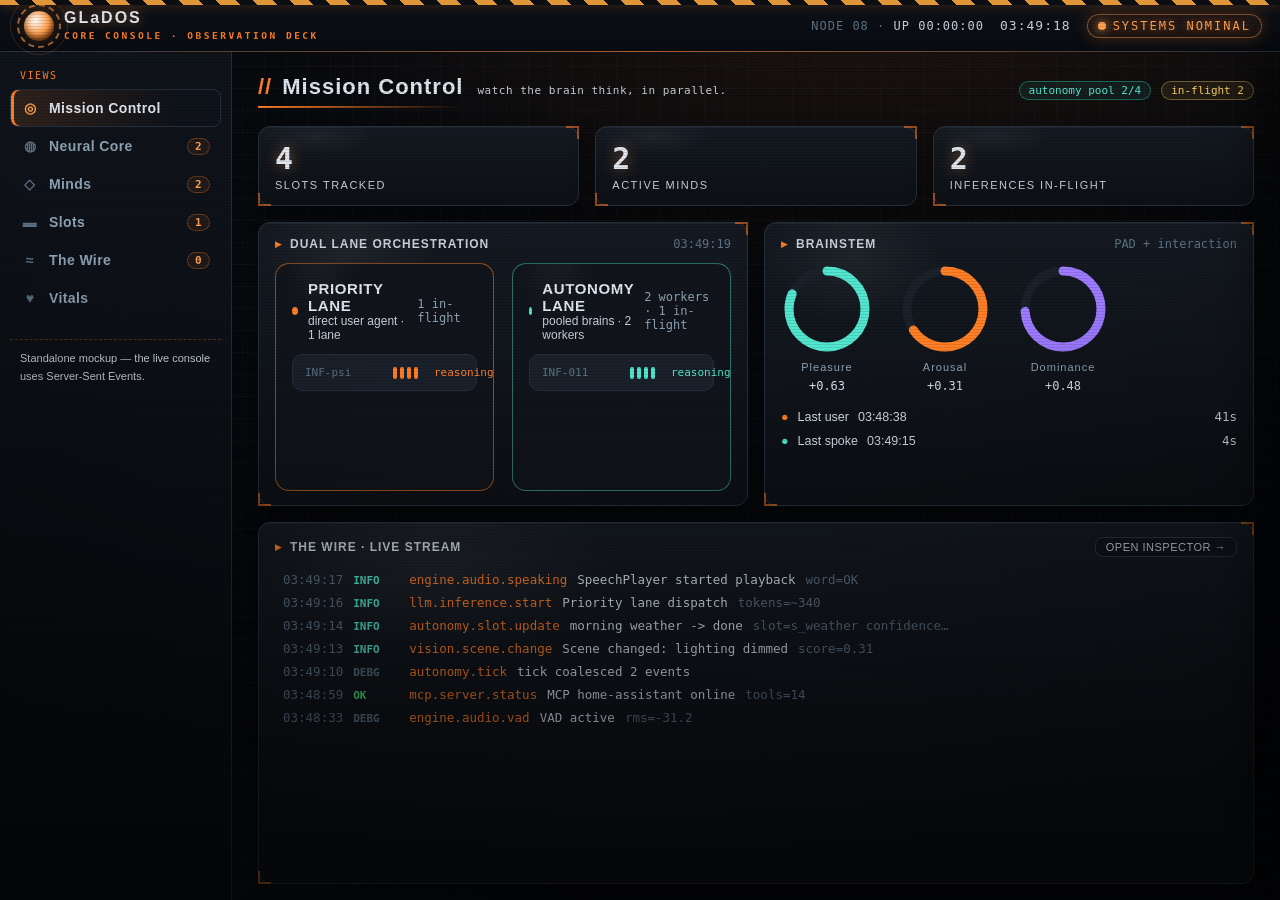
==== commit 3f3e067a: "fix: apply CodeRabbit auto-fixes Fixed 6 file(s) based on 8 unresolved review comments.  Co-authored" ====
--- a/examples/webapp/index.html
+++ b/examples/webapp/index.html
@@ -485,7 +485,7 @@
 }
 function renderFullWire(){
   const host=$("full-wire"); host.innerHTML="";
-  [...eventLog].forEach(ev => { if(wirePass(ev.level)) addWireRow(host, ev, false); });
+  eventLog.forEach(ev => { if(wirePass(ev.level)) addWireRow(host, ev, false); });
 }
 function buildFilters(){
   $("wfilters").innerHTML="";
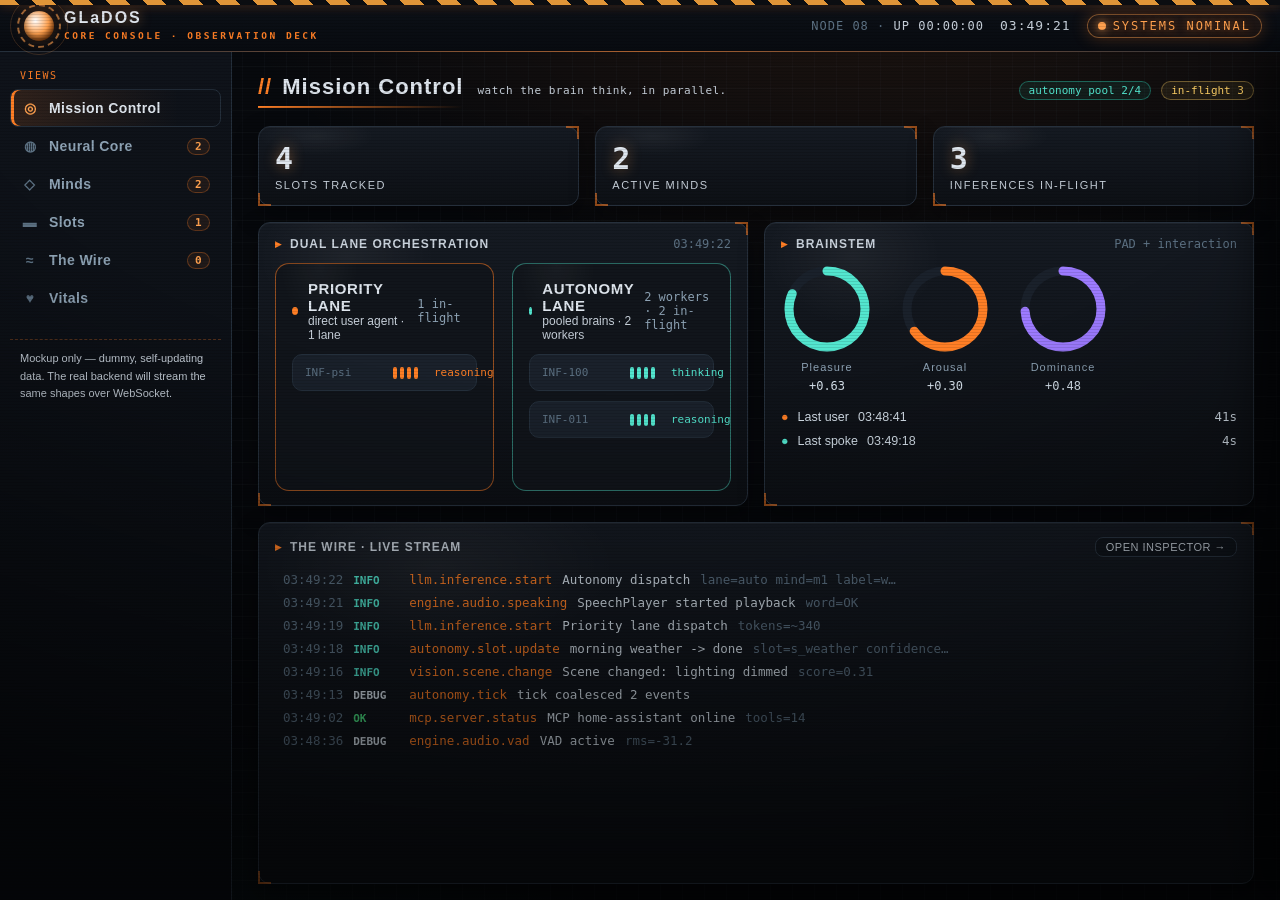
==== commit d267325e: "docs: publish runtime profiles and benchmark tooling" ====
--- a/examples/webapp/index.html
+++ b/examples/webapp/index.html
@@ -279,7 +279,7 @@
     <div class="nav-item" data-view="slots"><span class="ico">&#9644;</span><span>Slots</span><span class="badge" id="slotsBadge">0</span></div>
     <div class="nav-item" data-view="wire"><span class="ico">&#8776;</span><span>The Wire</span><span class="badge" id="wireBadge">0</span></div>
     <div class="nav-item" data-view="vitals"><span class="ico">&#9829;</span><span>Vitals</span></div>
-    <div class="nav-hint">Standalone mockup — the live console uses Server-Sent Events.</div>
+    <div class="nav-hint">Mockup only — dummy, self-updating data. The real backend will stream the same shapes over WebSocket.</div>
   </nav>
 
   <main class="main">
@@ -475,9 +475,9 @@
     {o:-2.1,  src:"llm",    kind:"inference.start",level:"info", msg:"Priority lane dispatch", meta:{tokens:"~340"}},
     {o:-3.6,  src:"autonomy",kind:"slot.update", level:"info", msg:"morning weather -> done", meta:{slot:"s_weather", confidence:0.94}},
     {o:-5.2,  src:"vision",kind:"scene.change", level:"info", msg:"Scene changed: lighting dimmed", meta:{score:0.31}},
-    {o:-8.0,  src:"autonomy",kind:"tick", level:"debg", msg:"tick coalesced 2 events", meta:{}},
+    {o:-8.0,  src:"autonomy",kind:"tick", level:"debug", msg:"tick coalesced 2 events", meta:{}},
     {o:-18.9, src:"mcp",   kind:"server.status", level:"ok", msg:"MCP home-assistant online", meta:{tools:14}},
-    {o:-45.2, src:"engine",kind:"audio.vad", level:"debg", msg:"VAD active", meta:{rms:-31.2}},
+    {o:-45.2, src:"engine",kind:"audio.vad", level:"debug", msg:"VAD active", meta:{rms:-31.2}},
   ];
   seeds.forEach(s => { const ev={t:Date.now()+s.o*1000, src:s.src,kind:s.kind,level:s.level,msg:s.msg,meta:s.meta||{}}; track(ev); });
   renderFullWire();
@@ -485,7 +485,7 @@
 }
 function renderFullWire(){
   const host=$("full-wire"); host.innerHTML="";
-  eventLog.forEach(ev => { if(wirePass(ev.level)) addWireRow(host, ev, false); });
+  [...eventLog].reverse().forEach(ev => { if(wirePass(ev.level)) addWireRow(host, ev, false); });
 }
 function buildFilters(){
   $("wfilters").innerHTML="";
@@ -583,7 +583,7 @@
 function renderSlots(){
   $("slots").innerHTML="";
   SLOTS.forEach(s => {
-    const c = el("slot","");
+    const c = el("div","slot");
     c.style.borderTopColor = barColor[s.status]||"var(--orange)";
     c.innerHTML =
       "<div class=\"shead\"><span class=\"stitle\">"+esc(s.title)+"</span>"+
@@ -663,8 +663,8 @@
     const k=Math.random();
     if(k<0.25) emit("vision","scene.change","info","Scene changed: light toggled",{score:+(Math.random()*0.5).toFixed(2)});
     else if(k<0.5) emit("autonomy","slot.update","info","s_hydrate updated",{slot:"s_hydrate"});
-    else if(k<0.7) emit("mcp","server.request","debg","home-assistant.get_entity",{entity:"climate.living"});
-    else emit("mind.m1","memory.write","debg","Forecast Mind persisted observation",{key:"last_observation"});
+    else if(k<0.7) emit("mcp","server.request","debug","home-assistant.get_entity",{entity:"climate.living"});
+    else emit("mind.m1","memory.write","debug","Forecast Mind persisted observation",{key:"last_observation"});
   }
 
   // spawn priority inference occasionally
